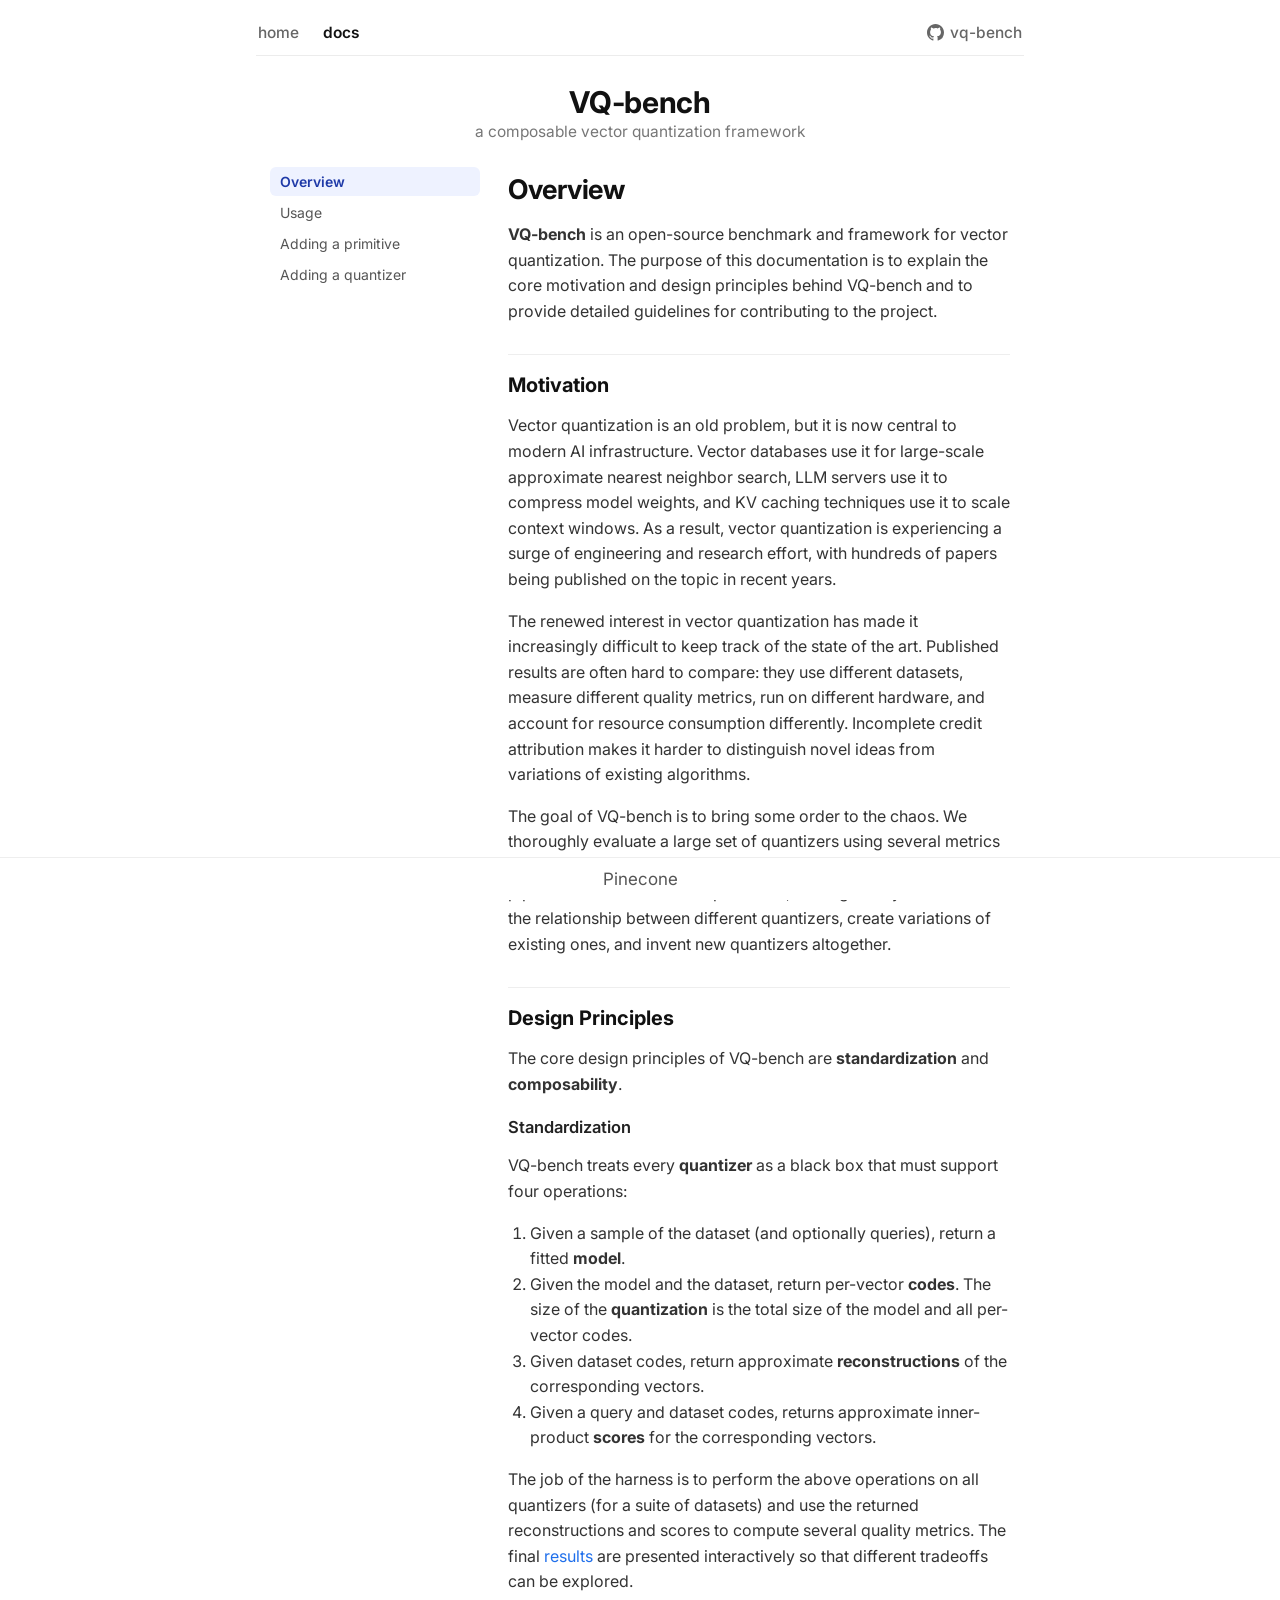
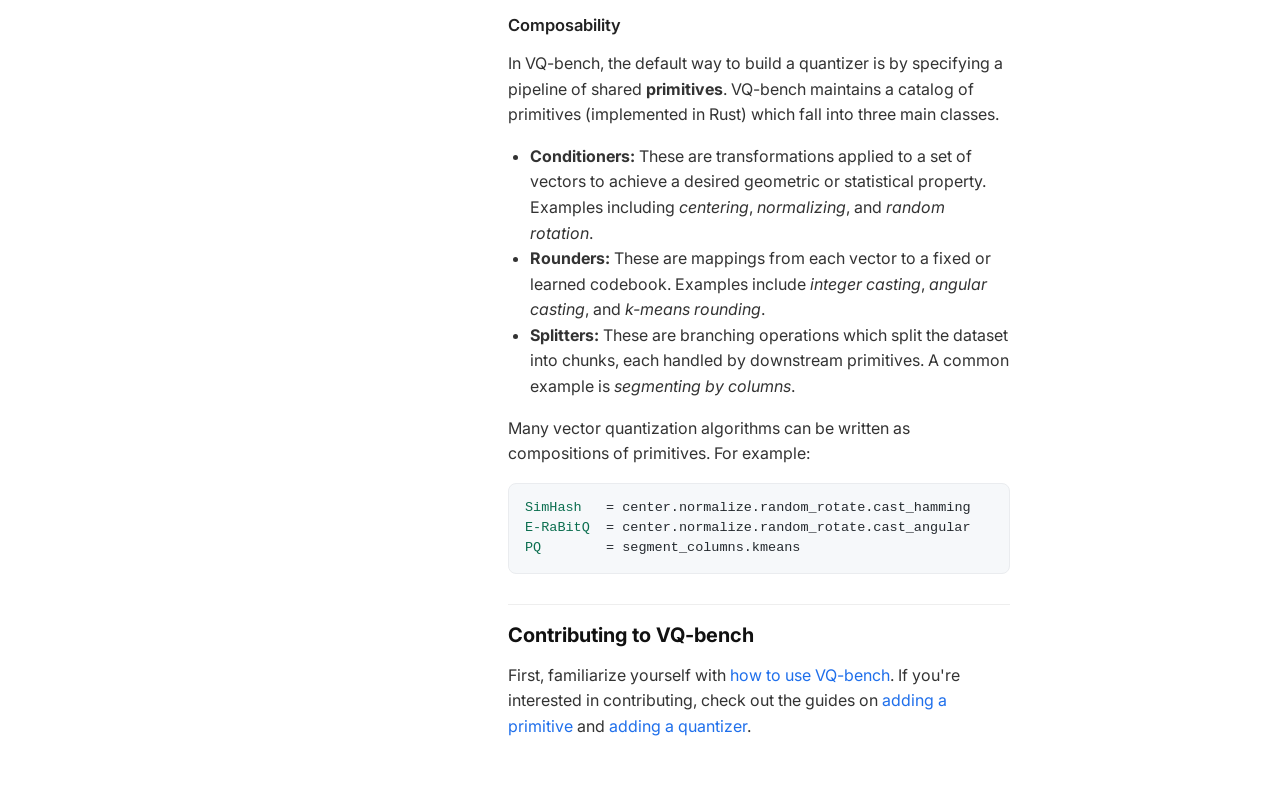
==== docs/docs.html @ f4083298 "New and improved landing page with some documentation (#42) * landing page draft  * fixed errors in " ====
<!doctype html><html><head><meta charset="utf-8"><title>VQ-bench · Docs</title>
<link rel="preconnect" href="https://fonts.googleapis.com">
<link rel="preconnect" href="https://fonts.gstatic.com" crossorigin>
<link href="https://fonts.googleapis.com/css2?family=Inter:wght@400;500;600;700&display=swap" rel="stylesheet">
<link rel="stylesheet" href="assets/site.css">
<link rel="stylesheet" href="assets/hljs-theme.css">
<script defer src="assets/site.js"></script>
<script src="assets/marked.min.js"></script>
<script src="assets/hljs.min.js"></script>
</head><body>

<header id="brand">VQ-bench</header>
<p id="tagline">a composable vector quantization framework</p>

<div id="doclayout">
  <nav id="docnav"><ul></ul></nav>
  <main id="doc"><div id="docmsg">Loading…</div></main>
</div>

<footer id="foot"><a href="https://pinecone.io/" target="_blank" rel="noopener">Pinecone</a></footer>

<script>
// Docs are plain Markdown under content/, rendered client-side. Add a page by
// dropping a .md in content/ and adding a row here. Hash routing (#slug) selects
// the page; the sidebar mirrors this list.
const DOCS = [
  {slug:"overview",           title:"Overview",            file:"content/overview.md"},
  {slug:"usage",              title:"Usage",               file:"content/usage.md"},
  {slug:"adding-a-primitive", title:"Adding a primitive",  file:"content/adding-a-primitive.md"},
  {slug:"adding-a-quantizer", title:"Adding a quantizer",  file:"content/adding-a-quantizer.md"},
];

function buildSidebar(){
  const ul = document.querySelector("#docnav ul");
  ul.innerHTML = DOCS.map(d => `<li><a data-slug="${d.slug}" href="#${d.slug}">${d.title}</a></li>`).join("");
}

function markActive(slug){
  document.querySelectorAll("#docnav a").forEach(a => a.classList.toggle("active", a.dataset.slug===slug));
}

async function show(slug){
  const doc = DOCS.find(d => d.slug===slug) || DOCS[0];
  markActive(doc.slug);
  const main = document.getElementById("doc");
  main.innerHTML = `<div id="docmsg">Loading…</div>`;
  try {
    const md = await (await fetch(doc.file)).text();
    main.innerHTML = marked.parse(md);
    // Highlight fenced blocks; tagged fences use their language, untagged auto-detect.
    main.querySelectorAll("pre code").forEach(el => hljs.highlightElement(el));
    document.title = `VQ-bench · ${doc.title}`;
  } catch {
    main.innerHTML = `<div id="docmsg">Could not load <code>${doc.file}</code>. Serve this site over HTTP (the docs are fetched at runtime).</div>`;
  }
}

function route(){
  const slug = (location.hash || "").replace(/^#/, "");
  show(DOCS.some(d => d.slug===slug) ? slug : DOCS[0].slug);
}

buildSidebar();
window.addEventListener("hashchange", route);
route();
</script>
</body></html>
---- docs/assets/site.css ----
/* Shared chrome for vq-bench.com: the top nav (used on every page) and the docs
   page's layout + markdown typography. The landing page inlines its own about/
   table/explorer styles so it renders standalone (vqb view); this sheet only
   needs to cover the nav and the docs page. */

/* Always reserve the scrollbar track so percentage margins don't re-center
   (and shift the header) between pages of different heights. */
html{overflow-y:scroll}
body{font-family:'Inter',system-ui,-apple-system,sans-serif;margin-left:20%;margin-right:20%;
     color:#222;font-size:16px;padding-bottom:46px}

/* ── top nav ─────────────────────────────────────────────────────────────── */
#nav{display:flex;align-items:center;gap:24px;padding:15px 2px 13px;margin-bottom:10px;
     border-bottom:1px solid #ececec;font-size:15.5px}
#nav a.lnk{color:#666;text-decoration:none;font-weight:500}
#nav a.lnk:hover{color:#111}
#nav a.lnk.active{color:#111;font-weight:600}
#nav .spacer{flex:1 1 auto}
#nav a.gh{display:inline-flex;align-items:center;gap:6px;color:#666;text-decoration:none;font-weight:500}
#nav a.gh:hover{color:#111}
#nav a.gh .ghmark{display:block;width:17px;height:17px}

/* ── brand hero (matches the landing page's header) ─────────────────────── */
#brand{text-align:center;font-size:30px;font-weight:700;letter-spacing:-0.01em;
       color:#111;padding:18px 14px 2px;margin:0}
#tagline{text-align:center;font-size:15.5px;color:#777;padding:0 14px 18px;margin:0}

/* ── footer (fixed, Pinecone in the right corner — matches the landing page) ── */
#foot{position:fixed;left:0;right:0;bottom:0;text-align:center;padding:11px 24px;
      border-top:1px solid #eee;background:#fff;z-index:20}
#foot a{font-size:17px;color:#555;text-decoration:none}
#foot a:hover{text-decoration:underline;color:#222}

/* ── docs page: sidebar + rendered markdown ─────────────────────────────── */
#doclayout{display:flex;gap:28px;align-items:flex-start;max-width:1040px;margin:8px auto 0;padding:0 14px}
#docnav{flex:0 0 210px;position:sticky;top:14px}
#docnav ul{list-style:none;margin:0;padding:0}
#docnav li{margin:0 0 2px}
#docnav a{display:block;padding:6px 10px;border-radius:6px;color:#555;text-decoration:none;font-size:14px}
#docnav a:hover{background:#f4f4f6;color:#222}
#docnav a.active{background:#eef2ff;color:#1f3aa8;font-weight:600}
#doc{flex:1 1 auto;min-width:0;max-width:760px}
#doc h1{font-size:27px;font-weight:700;letter-spacing:-0.01em;color:#111;margin:6px 0 14px}
#doc h2{font-size:20px;font-weight:700;color:#111;margin:30px 0 10px;padding-top:18px;border-top:1px solid #eee}
#doc h3{font-size:16.5px;font-weight:600;color:#222;margin:20px 0 6px}
#doc p,#doc li{font-size:16px;line-height:1.6;color:#333}
#doc a{color:#1f6feb;text-decoration:none}
#doc a:hover{text-decoration:underline}
#doc code{font-family:ui-monospace,SFMono-Regular,Menlo,monospace;font-size:13.5px;
          background:#f2f2f4;color:#333;padding:1.5px 5px;border-radius:4px}
#doc pre{background:#f6f8fa;border:1px solid #eaecef;border-radius:8px;padding:14px 16px;
         overflow-x:auto;line-height:1.5}
#doc pre code{background:none;padding:0;font-size:13.5px;color:#24292e}
/* Don't dress CLI subcommands (e.g. `eval`) as language keywords — highlight.js
   tags shell built-ins hljs-built_in; render them like ordinary code text. */
#doc pre code .hljs-built_in{color:inherit}
#doc table{border-collapse:collapse;font-size:14.5px;margin:12px 0;display:block;overflow-x:auto}
#doc th,#doc td{padding:6px 12px;border:1px solid #e6e6e6;text-align:left}
#doc th{background:#f4f4f6;font-weight:600}
#doc blockquote{margin:12px 0;padding:2px 14px;border-left:3px solid #d6d9de;color:#666}
#doc ul,#doc ol{padding-left:22px}
#docmsg{color:#888;font-size:14px;padding:12px 2px}

@media (max-width:760px){
  #doclayout{flex-direction:column}
  #docnav{position:static;flex-basis:auto;width:100%}
}
---- docs/assets/hljs-theme.css ----
pre code.hljs{display:block;overflow-x:auto;padding:1em}code.hljs{padding:3px 5px}/*!
  Theme: GitHub
  Description: Light theme as seen on github.com
  Author: github.com
  Maintainer: @Hirse
  Updated: 2021-05-15

  Outdated base version: https://github.com/primer/github-syntax-light
  Current colors taken from GitHub's CSS
*/.hljs{color:#24292e;background:#fff}.hljs-doctag,.hljs-keyword,.hljs-meta .hljs-keyword,.hljs-template-tag,.hljs-template-variable,.hljs-type,.hljs-variable.language_{color:#d73a49}.hljs-title,.hljs-title.class_,.hljs-title.class_.inherited__,.hljs-title.function_{color:#6f42c1}.hljs-attr,.hljs-attribute,.hljs-literal,.hljs-meta,.hljs-number,.hljs-operator,.hljs-selector-attr,.hljs-selector-class,.hljs-selector-id,.hljs-variable{color:#0b6e4f}.hljs-meta .hljs-string,.hljs-regexp,.hljs-string{color:#032f62}.hljs-built_in,.hljs-symbol{color:#e36209}.hljs-code,.hljs-comment,.hljs-formula{color:#6a737d}.hljs-name,.hljs-quote,.hljs-selector-pseudo,.hljs-selector-tag{color:#22863a}.hljs-subst{color:#24292e}.hljs-section{color:#0b6e4f;font-weight:700}.hljs-bullet{color:#735c0f}.hljs-emphasis{color:#24292e;font-style:italic}.hljs-strong{color:#24292e;font-weight:700}.hljs-addition{color:#22863a;background-color:#f0fff4}.hljs-deletion{color:#b31d28;background-color:#ffeef0}
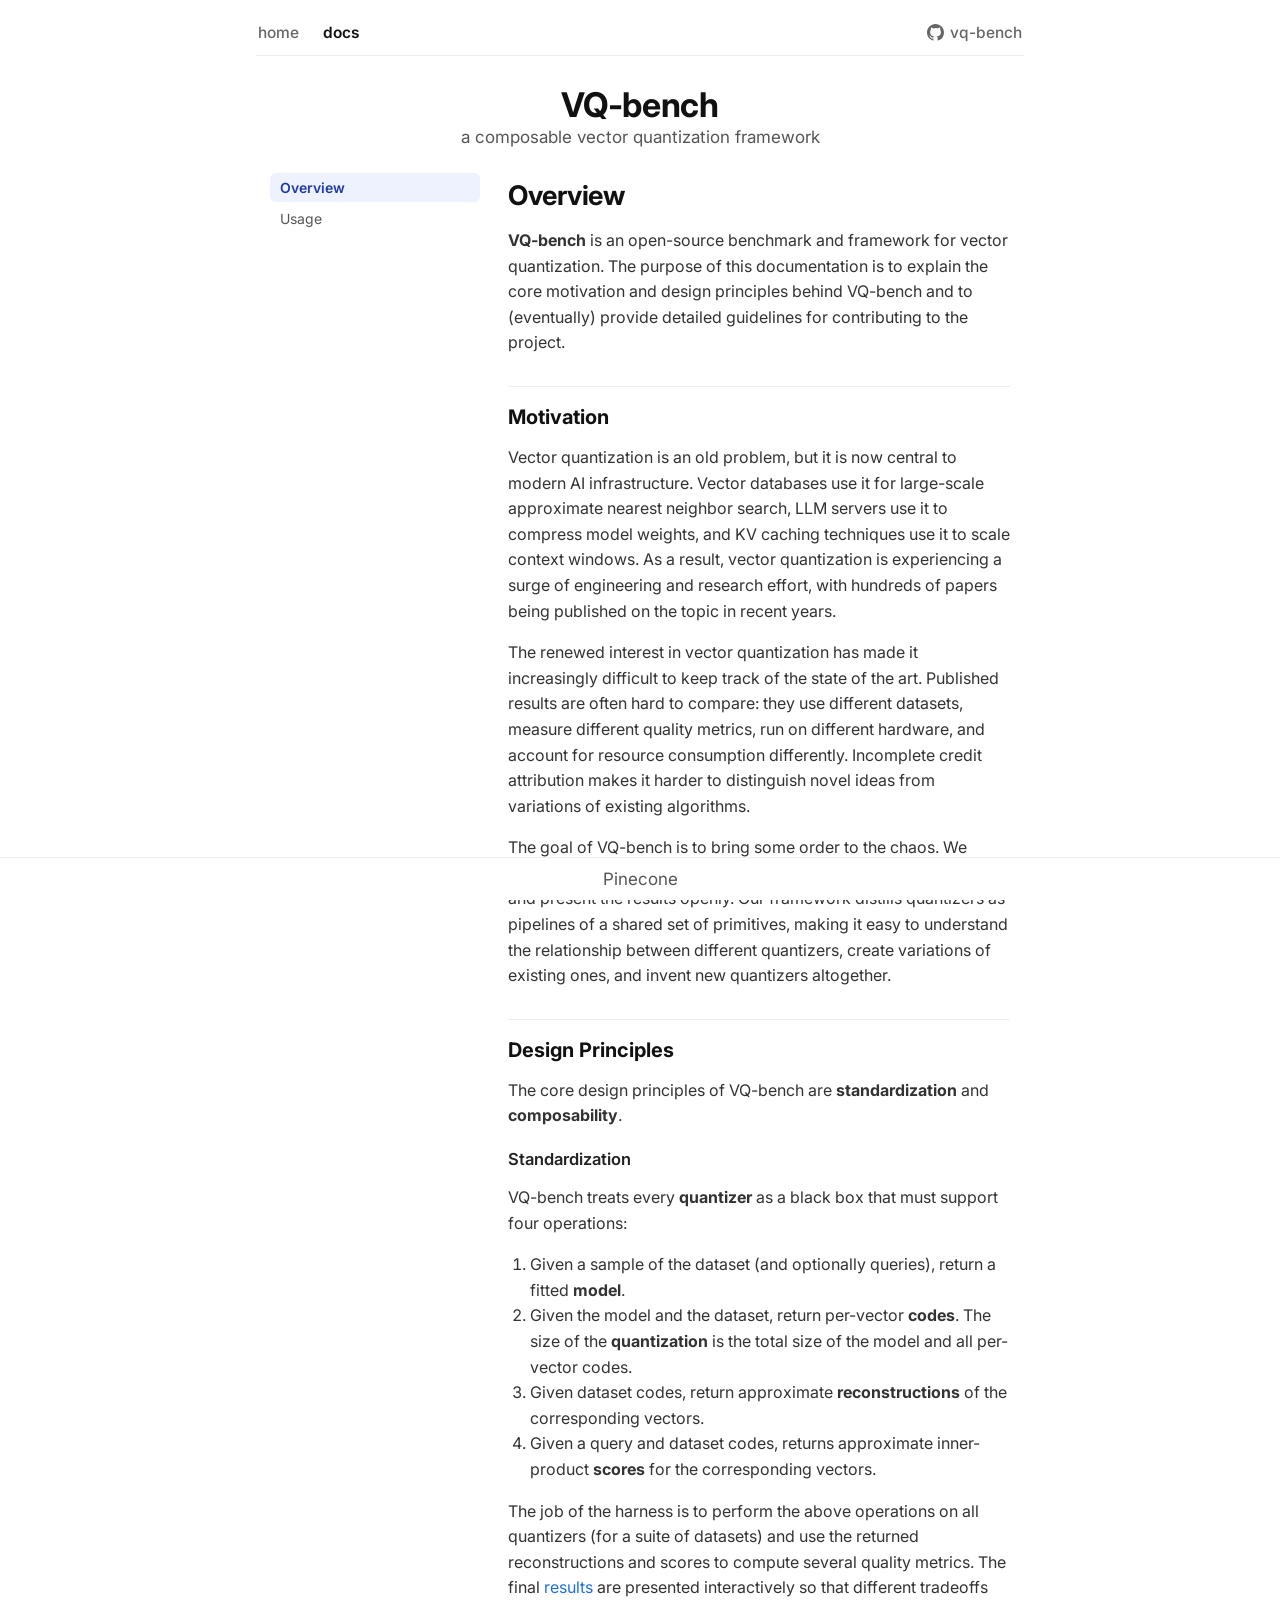
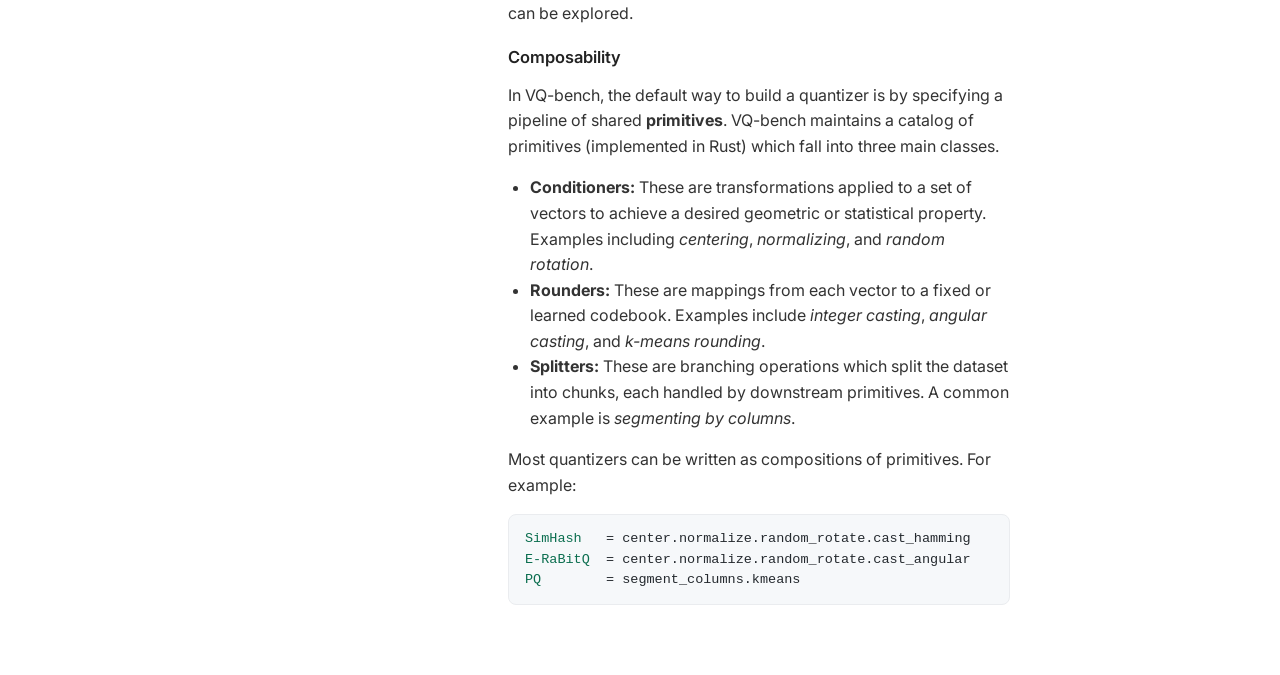
==== commit 0302b7cc: "Polished landing page and removed contribution docs for now (#54)" ====
--- a/docs/docs.html
+++ b/docs/docs.html
@@ -26,8 +26,6 @@
 const DOCS = [
   {slug:"overview",           title:"Overview",            file:"content/overview.md"},
   {slug:"usage",              title:"Usage",               file:"content/usage.md"},
-  {slug:"adding-a-primitive", title:"Adding a primitive",  file:"content/adding-a-primitive.md"},
-  {slug:"adding-a-quantizer", title:"Adding a quantizer",  file:"content/adding-a-quantizer.md"},
 ];
 
 function buildSidebar(){
--- a/docs/assets/site.css
+++ b/docs/assets/site.css
@@ -21,9 +21,9 @@
 #nav a.gh .ghmark{display:block;width:17px;height:17px}
 
 /* ── brand hero (matches the landing page's header) ─────────────────────── */
-#brand{text-align:center;font-size:30px;font-weight:700;letter-spacing:-0.01em;
+#brand{text-align:center;font-size:34px;font-weight:700;letter-spacing:-0.01em;
        color:#111;padding:18px 14px 2px;margin:0}
-#tagline{text-align:center;font-size:15.5px;color:#777;padding:0 14px 18px;margin:0}
+#tagline{text-align:center;font-size:17px;color:#555;padding:0 14px 18px;margin:0}
 
 /* ── footer (fixed, Pinecone in the right corner — matches the landing page) ── */
 #foot{position:fixed;left:0;right:0;bottom:0;text-align:center;padding:11px 24px;
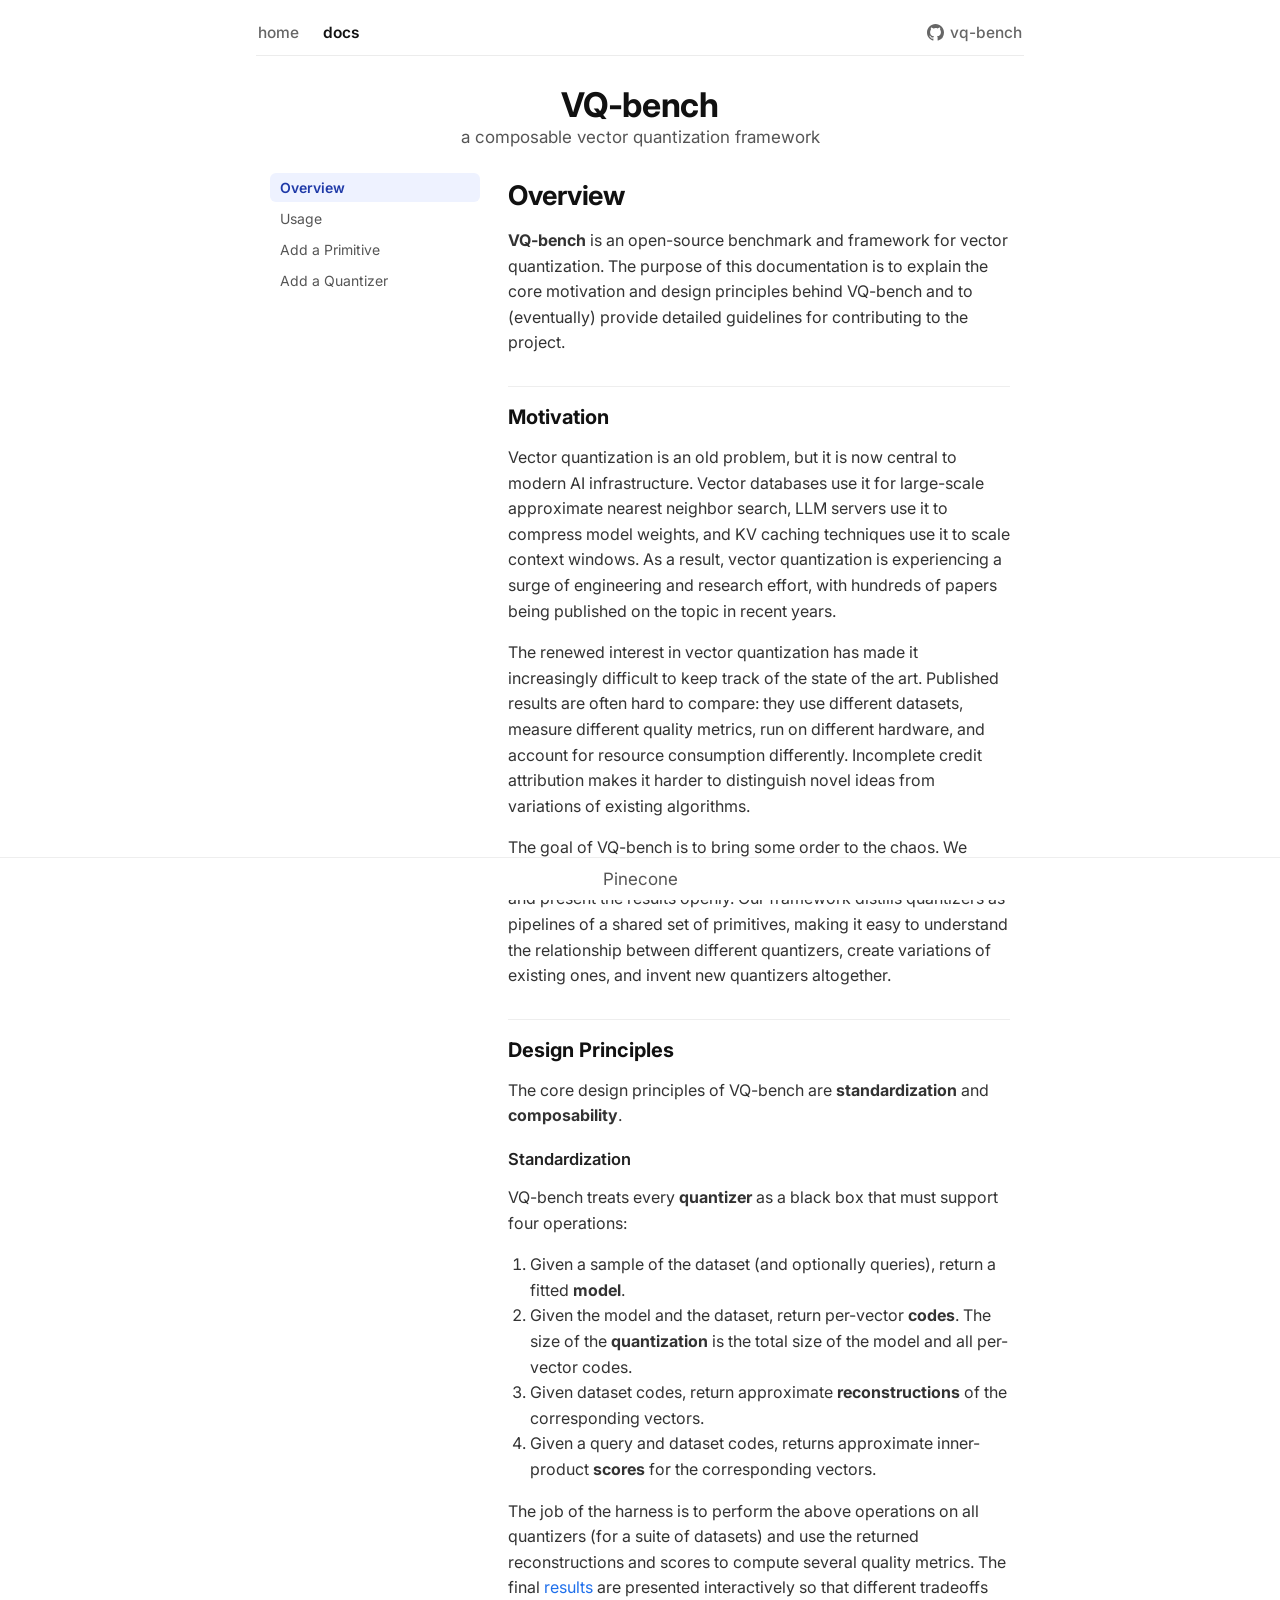
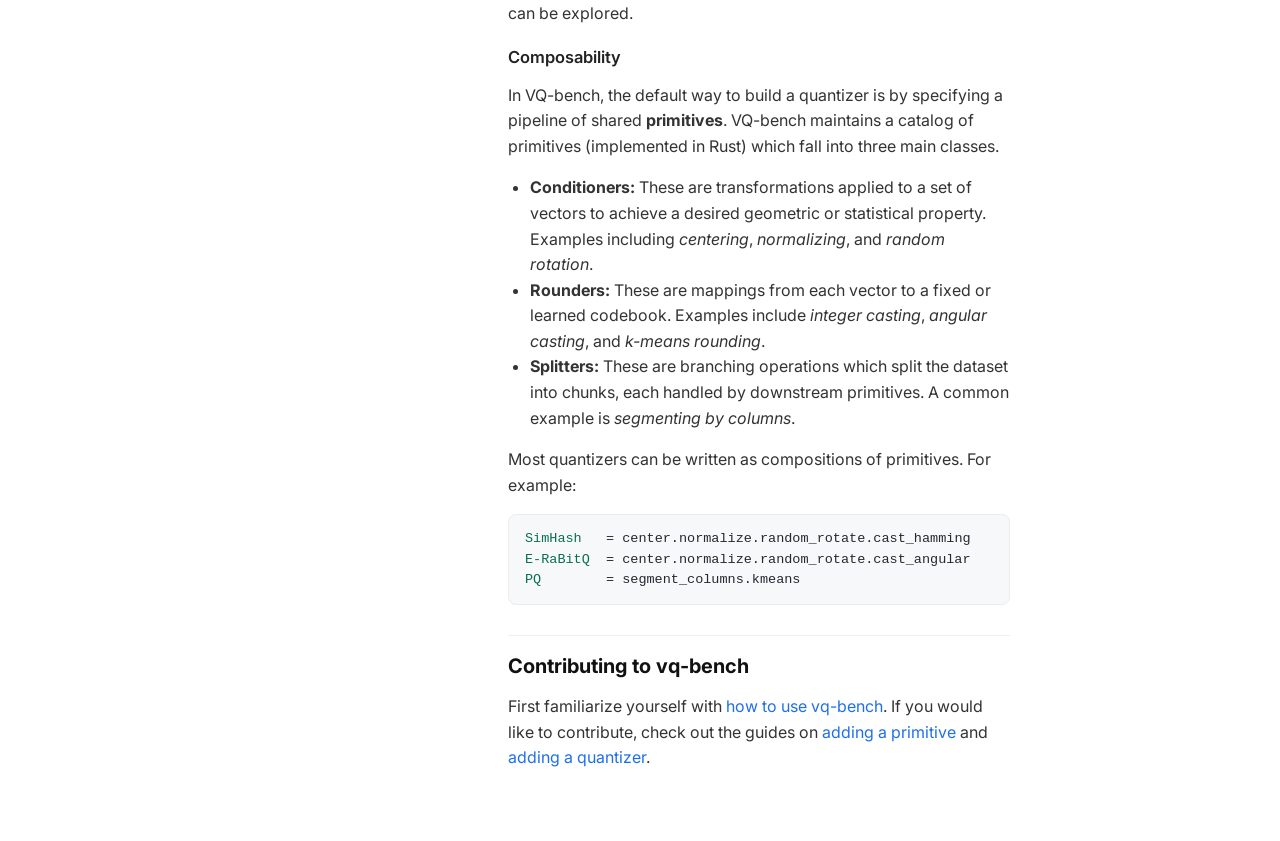
==== commit 3a56a912: "Added docs for how to add quantizers and primitives to vq-bench (#64) * docs: add-a-primitive page  " ====
--- a/docs/docs.html
+++ b/docs/docs.html
@@ -1,4 +1,5 @@
 <!doctype html><html><head><meta charset="utf-8"><title>VQ-bench · Docs</title>
+<meta name="viewport" content="width=device-width, initial-scale=1">
 <link rel="preconnect" href="https://fonts.googleapis.com">
 <link rel="preconnect" href="https://fonts.gstatic.com" crossorigin>
 <link href="https://fonts.googleapis.com/css2?family=Inter:wght@400;500;600;700&display=swap" rel="stylesheet">
@@ -26,6 +27,8 @@
 const DOCS = [
   {slug:"overview",           title:"Overview",            file:"content/overview.md"},
   {slug:"usage",              title:"Usage",               file:"content/usage.md"},
+  {slug:"add-a-primitive",    title:"Add a Primitive",     file:"content/add-a-primitive.md"},
+  {slug:"add-a-quantizer",    title:"Add a Quantizer",     file:"content/add-a-quantizer.md"},
 ];
 
 function buildSidebar(){
--- a/docs/assets/site.css
+++ b/docs/assets/site.css
@@ -5,7 +5,11 @@
 
 /* Always reserve the scrollbar track so percentage margins don't re-center
    (and shift the header) between pages of different heights. */
-html{overflow-y:scroll}
+/* iOS Safari inflates text per block on rotation to landscape, scaled by how wide
+   the block is — so a wide table column paints larger than a narrow one despite an
+   identical font-size, and computed style still reports the declared value. 100%
+   opts out of the boost while leaving pinch-zoom alone (unlike `none`). */
+html{overflow-y:scroll;-webkit-text-size-adjust:100%;text-size-adjust:100%}
 body{font-family:'Inter',system-ui,-apple-system,sans-serif;margin-left:20%;margin-right:20%;
      color:#222;font-size:16px;padding-bottom:46px}
 
@@ -61,7 +65,32 @@
 #doc ul,#doc ol{padding-left:22px}
 #docmsg{color:#888;font-size:14px;padding:12px 2px}
 
+/* Narrow screens: the 20% gutters above would spend 40% of a phone's width on
+   empty margin, but 0 runs the nav rule off both edges — keep a small one. Short
+   counts as narrow so a phone in landscape gets the same treatment. */
+@media (max-width:900px), (max-height:600px){
+  body{margin-left:10px;margin-right:10px}
+}
 @media (max-width:760px){
-  #doclayout{flex-direction:column}
+  /* align-items:flex-start above shrink-wraps the children once this is a column,
+     so #doc would size to its max-content and hang off the right edge. */
+  #doclayout{flex-direction:column;align-items:stretch}
   #docnav{position:static;flex-basis:auto;width:100%}
 }
+/* Short viewports (landscape phones): vertical space is the scarce resource, so
+   reclaim it — but reclaim it from the hero and the vertical rhythm, NOT from body
+   copy. Text renders at its declared size now that the inflation above is opted out,
+   so 16px prose stays 16px here; shrinking it only made the page hard to read.
+   Must match the same block in index.html's inline style, which carries its own
+   copy for `vqb view`. */
+@media (max-height:600px){
+  #brand{font-size:27px;padding:10px 14px 2px}
+  #tagline{font-size:15.5px;padding:0 14px 10px}
+  /* Headings only, and only enough to stay under the smaller brand. */
+  #doc h1{font-size:22px;margin:4px 0 10px}
+  #doc h2{font-size:18px;margin:20px 0 8px;padding-top:14px}
+  #doc h3{font-size:15.5px;margin:16px 0 5px}
+  #doc pre{padding:11px 13px}
+  #doc th,#doc td{padding:5px 11px}
+  #docnav a{padding:5px 10px}
+}
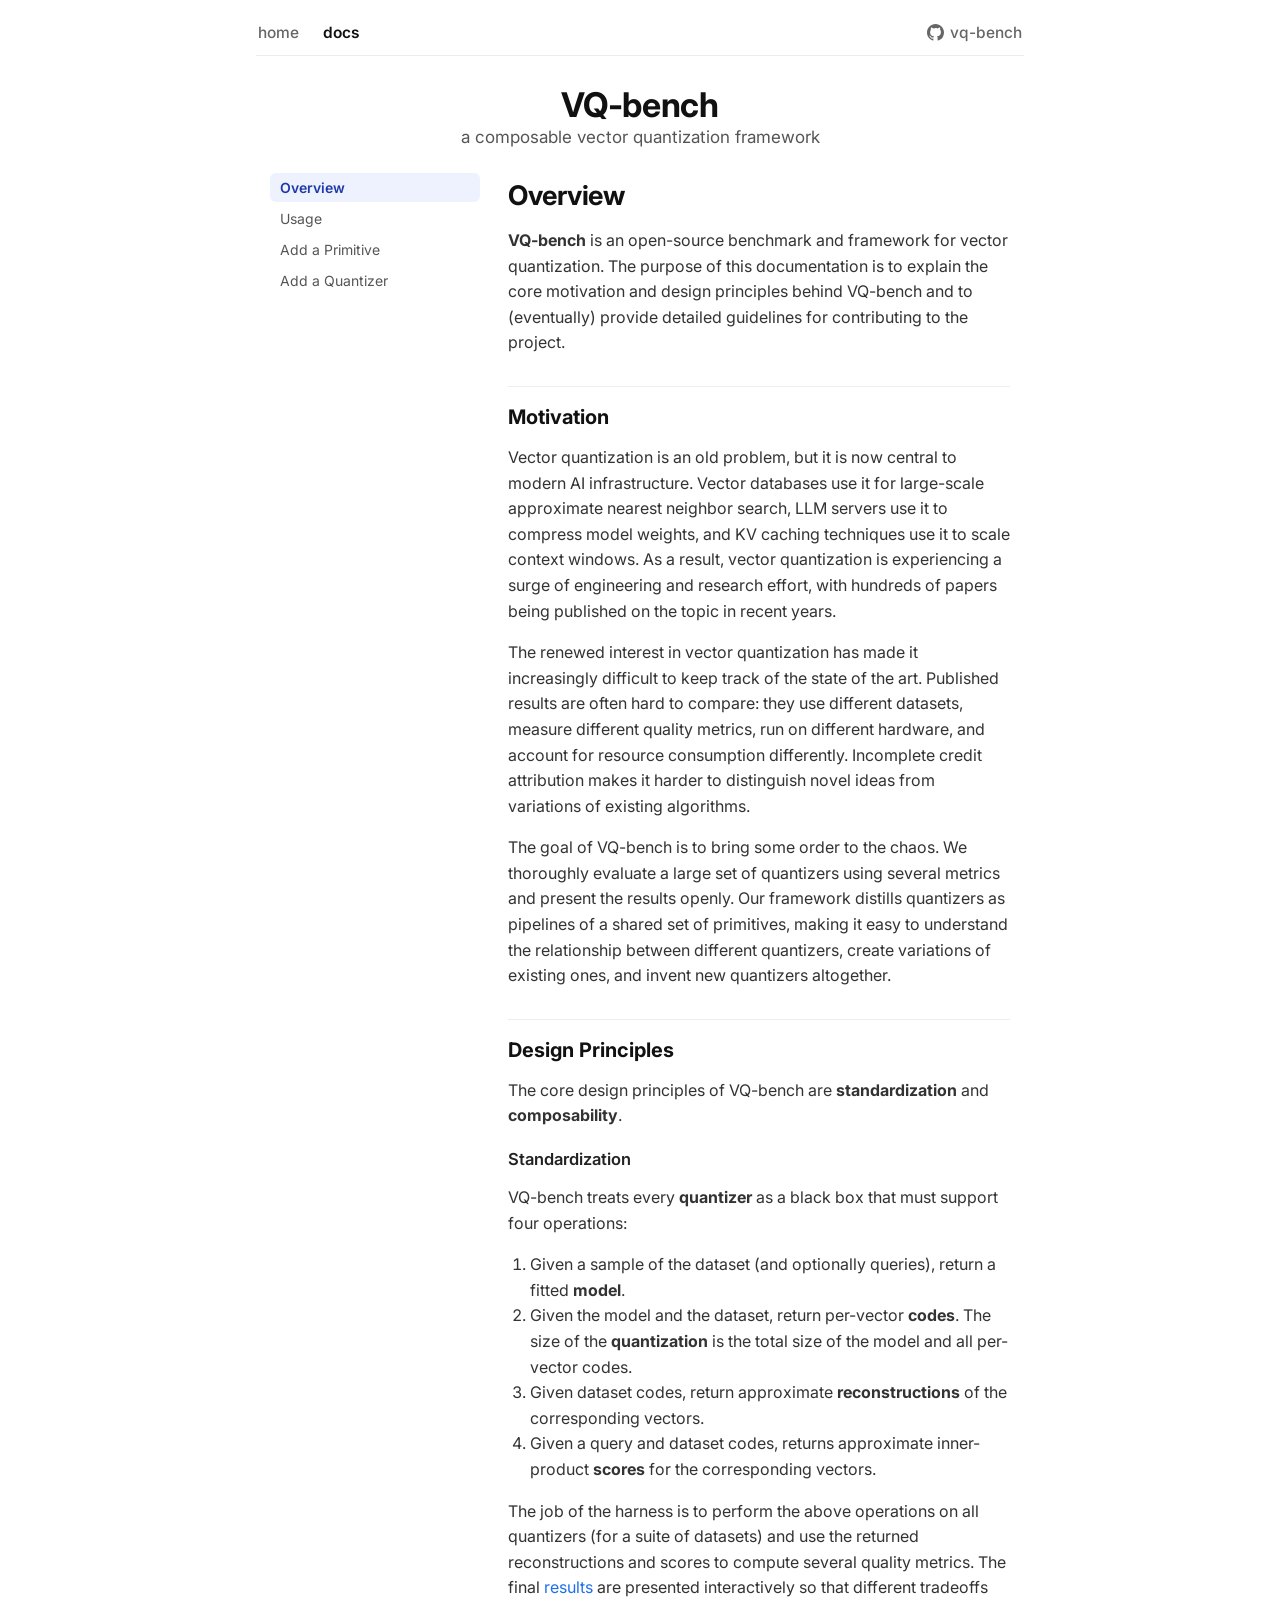
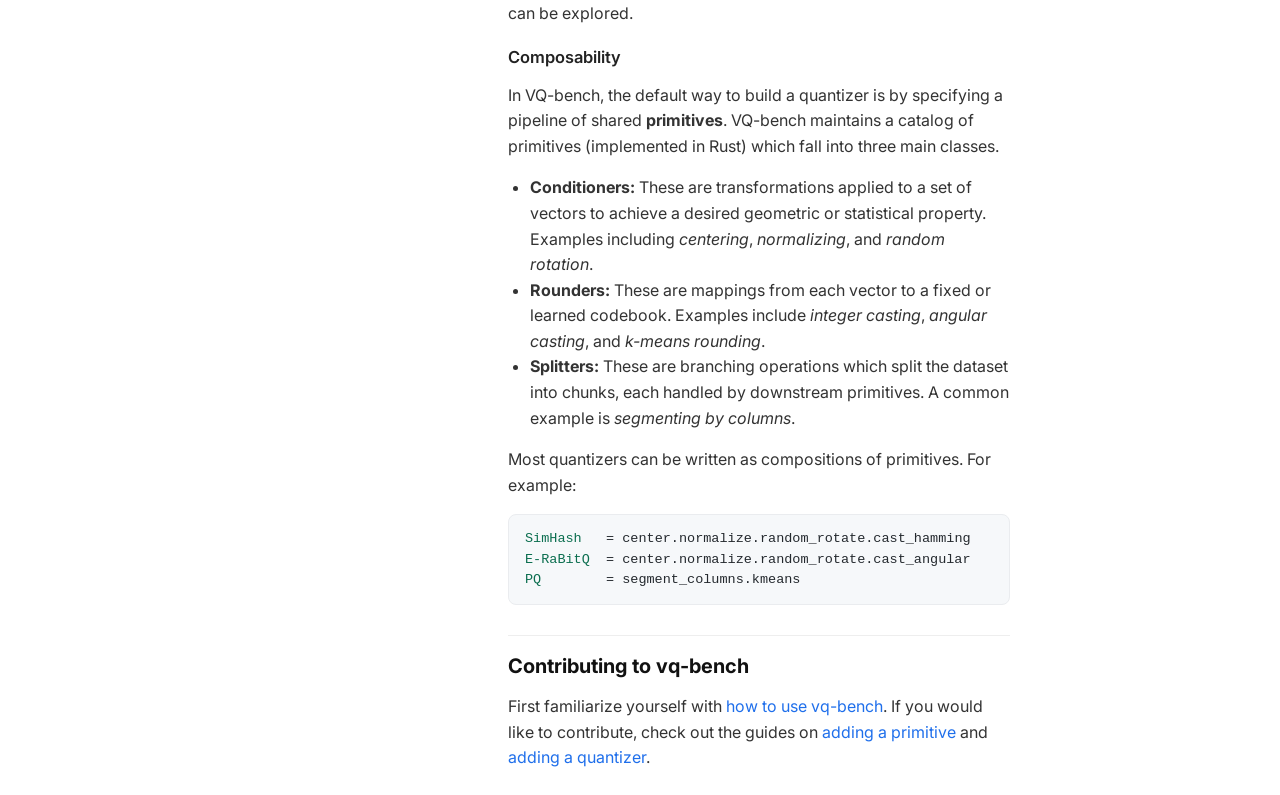
==== commit 97ad26d4: "Remove Pinecone link at footer, add links inline" ====
--- a/docs/docs.html
+++ b/docs/docs.html
@@ -17,8 +17,6 @@
   <nav id="docnav"><ul></ul></nav>
   <main id="doc"><div id="docmsg">Loading…</div></main>
 </div>
-
-<footer id="foot"><a href="https://pinecone.io/" target="_blank" rel="noopener">Pinecone</a></footer>
 
 <script>
 // Docs are plain Markdown under content/, rendered client-side. Add a page by
--- a/docs/assets/site.css
+++ b/docs/assets/site.css
@@ -11,7 +11,7 @@
    opts out of the boost while leaving pinch-zoom alone (unlike `none`). */
 html{overflow-y:scroll;-webkit-text-size-adjust:100%;text-size-adjust:100%}
 body{font-family:'Inter',system-ui,-apple-system,sans-serif;margin-left:20%;margin-right:20%;
-     color:#222;font-size:16px;padding-bottom:46px}
+     color:#222;font-size:16px}
 
 /* ── top nav ─────────────────────────────────────────────────────────────── */
 #nav{display:flex;align-items:center;gap:24px;padding:15px 2px 13px;margin-bottom:10px;
@@ -28,12 +28,6 @@
 #brand{text-align:center;font-size:34px;font-weight:700;letter-spacing:-0.01em;
        color:#111;padding:18px 14px 2px;margin:0}
 #tagline{text-align:center;font-size:17px;color:#555;padding:0 14px 18px;margin:0}
-
-/* ── footer (fixed, Pinecone in the right corner — matches the landing page) ── */
-#foot{position:fixed;left:0;right:0;bottom:0;text-align:center;padding:11px 24px;
-      border-top:1px solid #eee;background:#fff;z-index:20}
-#foot a{font-size:17px;color:#555;text-decoration:none}
-#foot a:hover{text-decoration:underline;color:#222}
 
 /* ── docs page: sidebar + rendered markdown ─────────────────────────────── */
 #doclayout{display:flex;gap:28px;align-items:flex-start;max-width:1040px;margin:8px auto 0;padding:0 14px}
